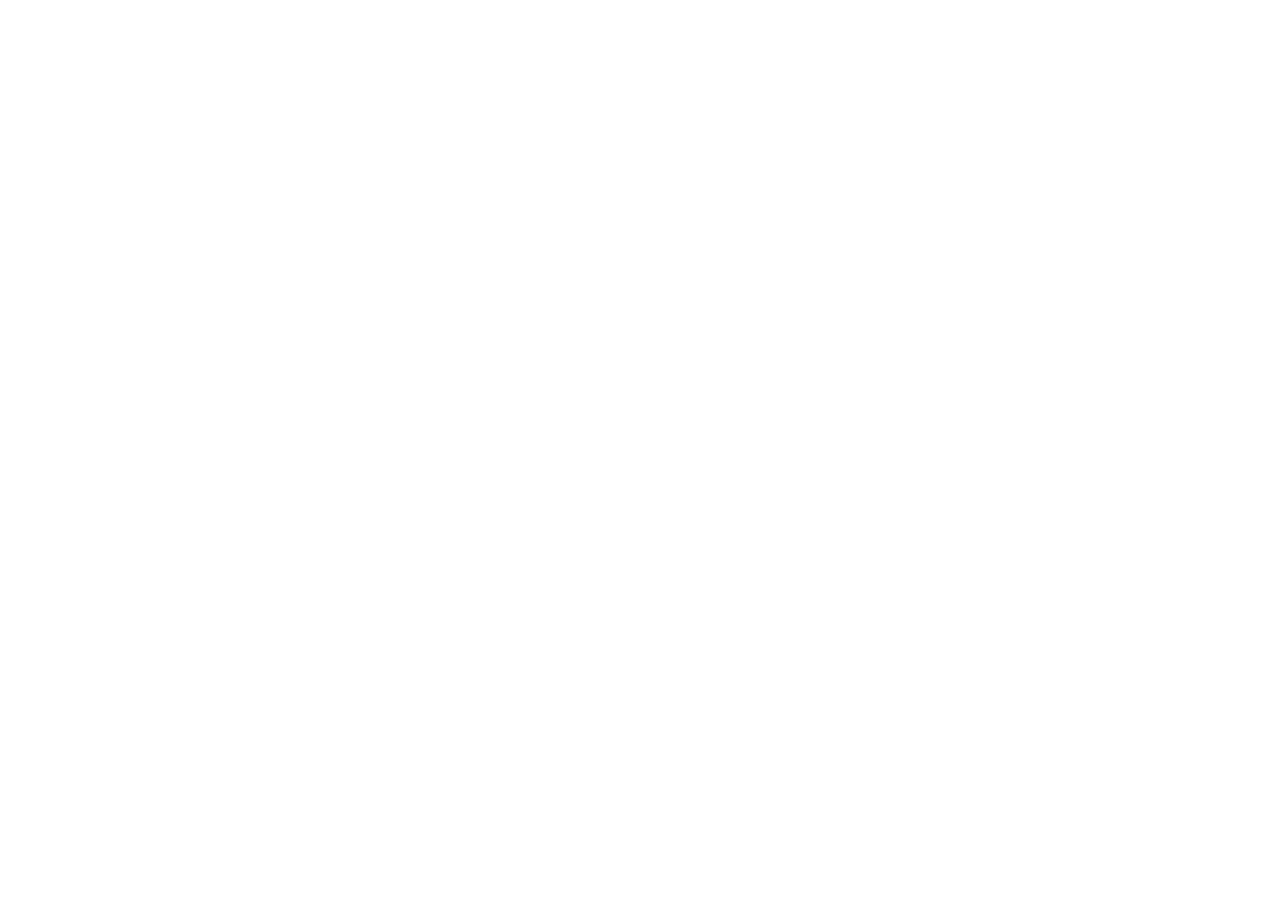
==== index.html @ ed40cf84 "Add eruda for debugging in index.html" ====
Taller adri fitxers · MD
Taller Adri — fitxers pendents
index.html
html
<!DOCTYPE html>
<html lang="ca">
<head>
    <title>Taller Adri | Taller de Motos a Terrassa</title>
    <meta name="description" content="Especialistes en manteniment i reparació de motocicletes a Terrassa.">
    <meta name="robots" content="index, follow">
    <meta name="viewport" content="width=device-width, initial-scale=1.0">
    <meta charset="UTF-8">
    <meta property="og:title" content="Taller Adri | Taller de Motos">
    <meta property="og:description" content="Especialistes en motos a Terrassa. Manteniment, reparació i personalització.">
    <meta property="og:type" content="website">
    <style>
        body { opacity: 0; transition: opacity 0.4s ease-in; }
    </style>
    <script src="config.js"></script>
    <script>
        window.MODULS = ["main.js"];
    </script>

<script src="https://cdn.jsdelivr.net/npm/eruda"></script>
<script>eruda.init();</script>
    
    <script src="loader.js"></script>
</head>
<body>
    <div id="navbar"></div>
    <div id="hero"></div>
    <div id="stats"></div>
    <div id="seccions"></div>
    <div id="footer"></div>

    <script>
window.onerror = function(msg, src, line) {
    document.body.innerHTML += '<div style="background:red;color:white;padding:20px;font-size:14px;position:fixed;bottom:0;left:0;right:0;z-index:99999">' + msg + ' — línia ' + line + '</div>';
};
</script>
</body>
</html>
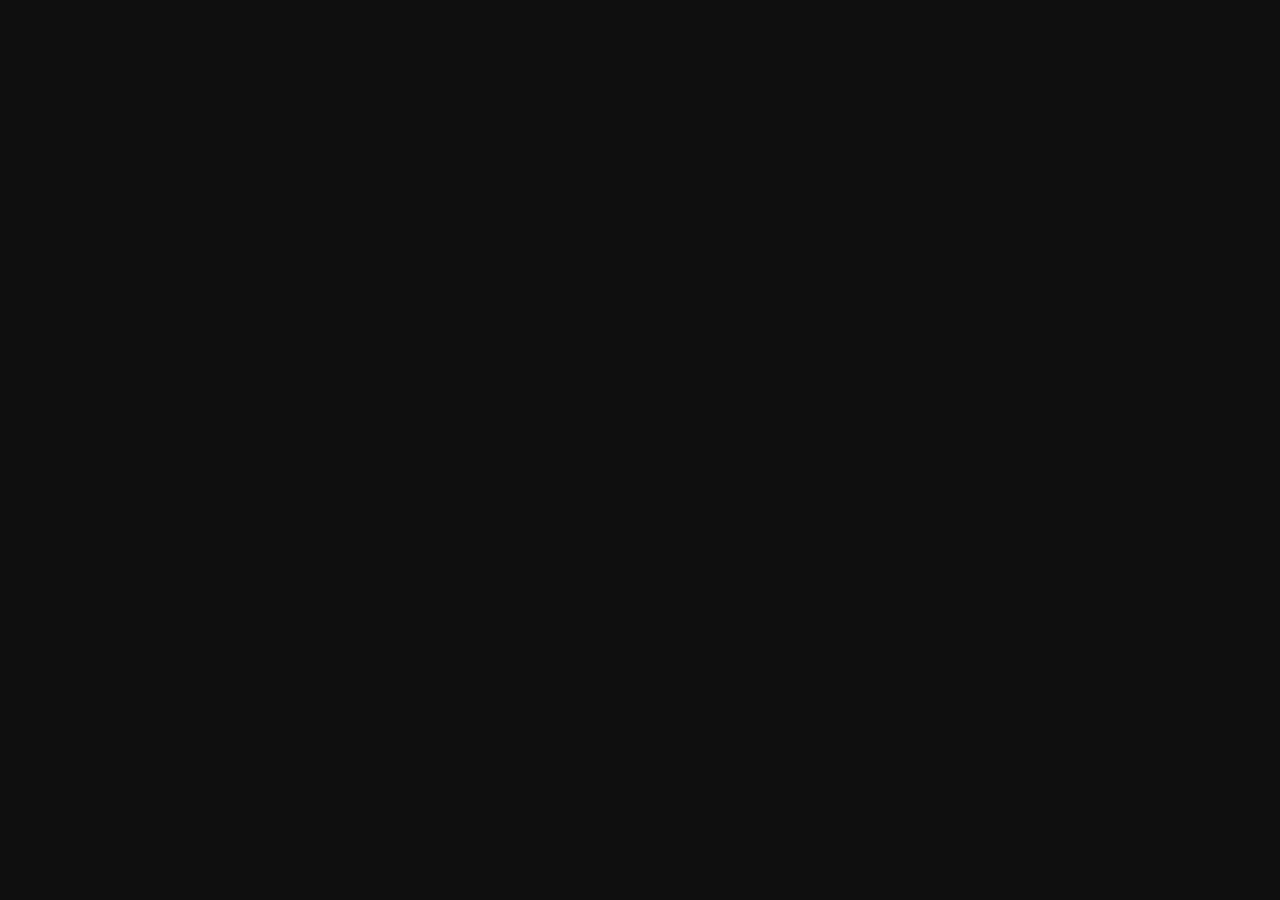
==== commit 29eecf83: "ert" ====
--- a/index.html
+++ b/index.html
@@ -1,10 +1,6 @@
-
-Taller adri fitxers · MD
-Taller Adri — fitxers pendents
-index.html
-html
 <!DOCTYPE html>
 <html lang="ca">
+    
 <head>
     <title>Taller Adri | Taller de Motos a Terrassa</title>
     <meta name="description" content="Especialistes en manteniment i reparació de motocicletes a Terrassa.">
@@ -14,16 +10,12 @@
     <meta property="og:title" content="Taller Adri | Taller de Motos">
     <meta property="og:description" content="Especialistes en motos a Terrassa. Manteniment, reparació i personalització.">
     <meta property="og:type" content="website">
-    <style>
-        body { opacity: 0; transition: opacity 0.4s ease-in; }
-    </style>
+
     <script src="config.js"></script>
     <script>
         window.MODULS = ["main.js"];
     </script>
 
-<script src="https://cdn.jsdelivr.net/npm/eruda"></script>
-<script>eruda.init();</script>
     
     <script src="loader.js"></script>
 </head>
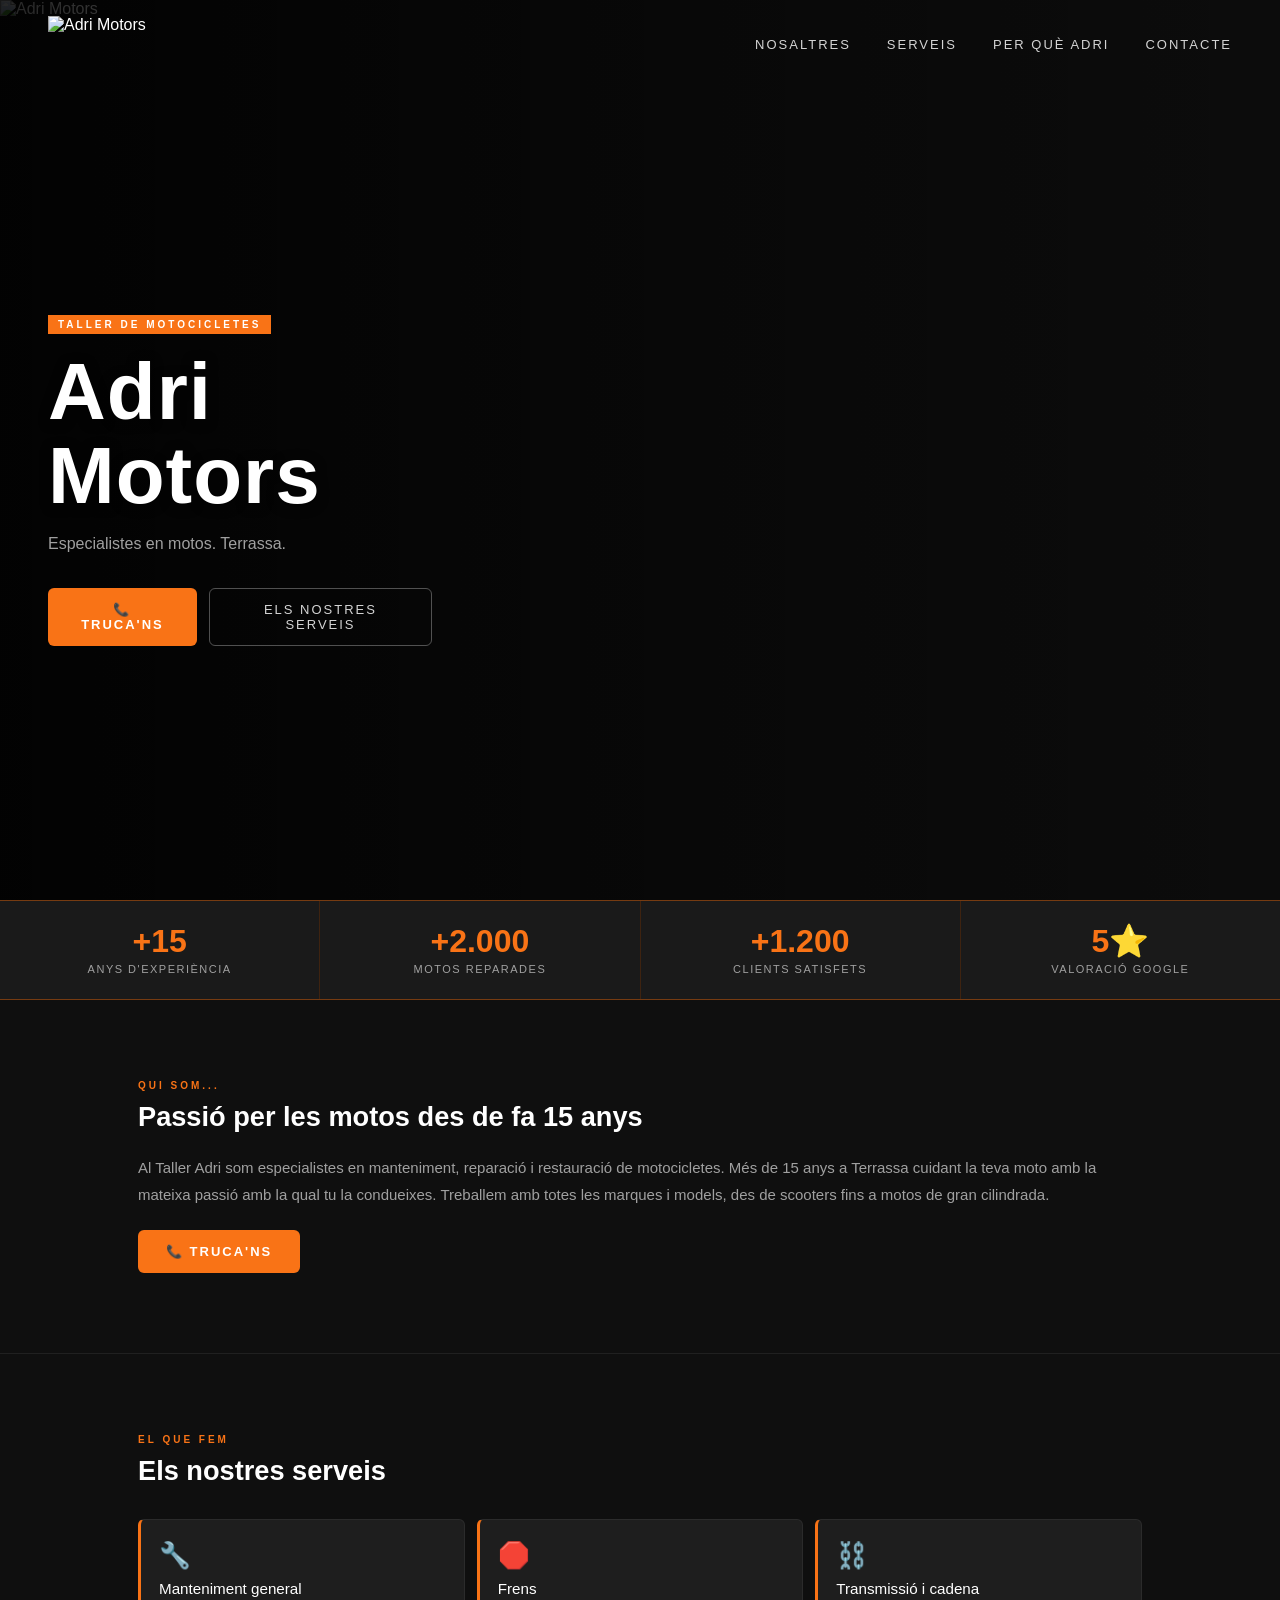
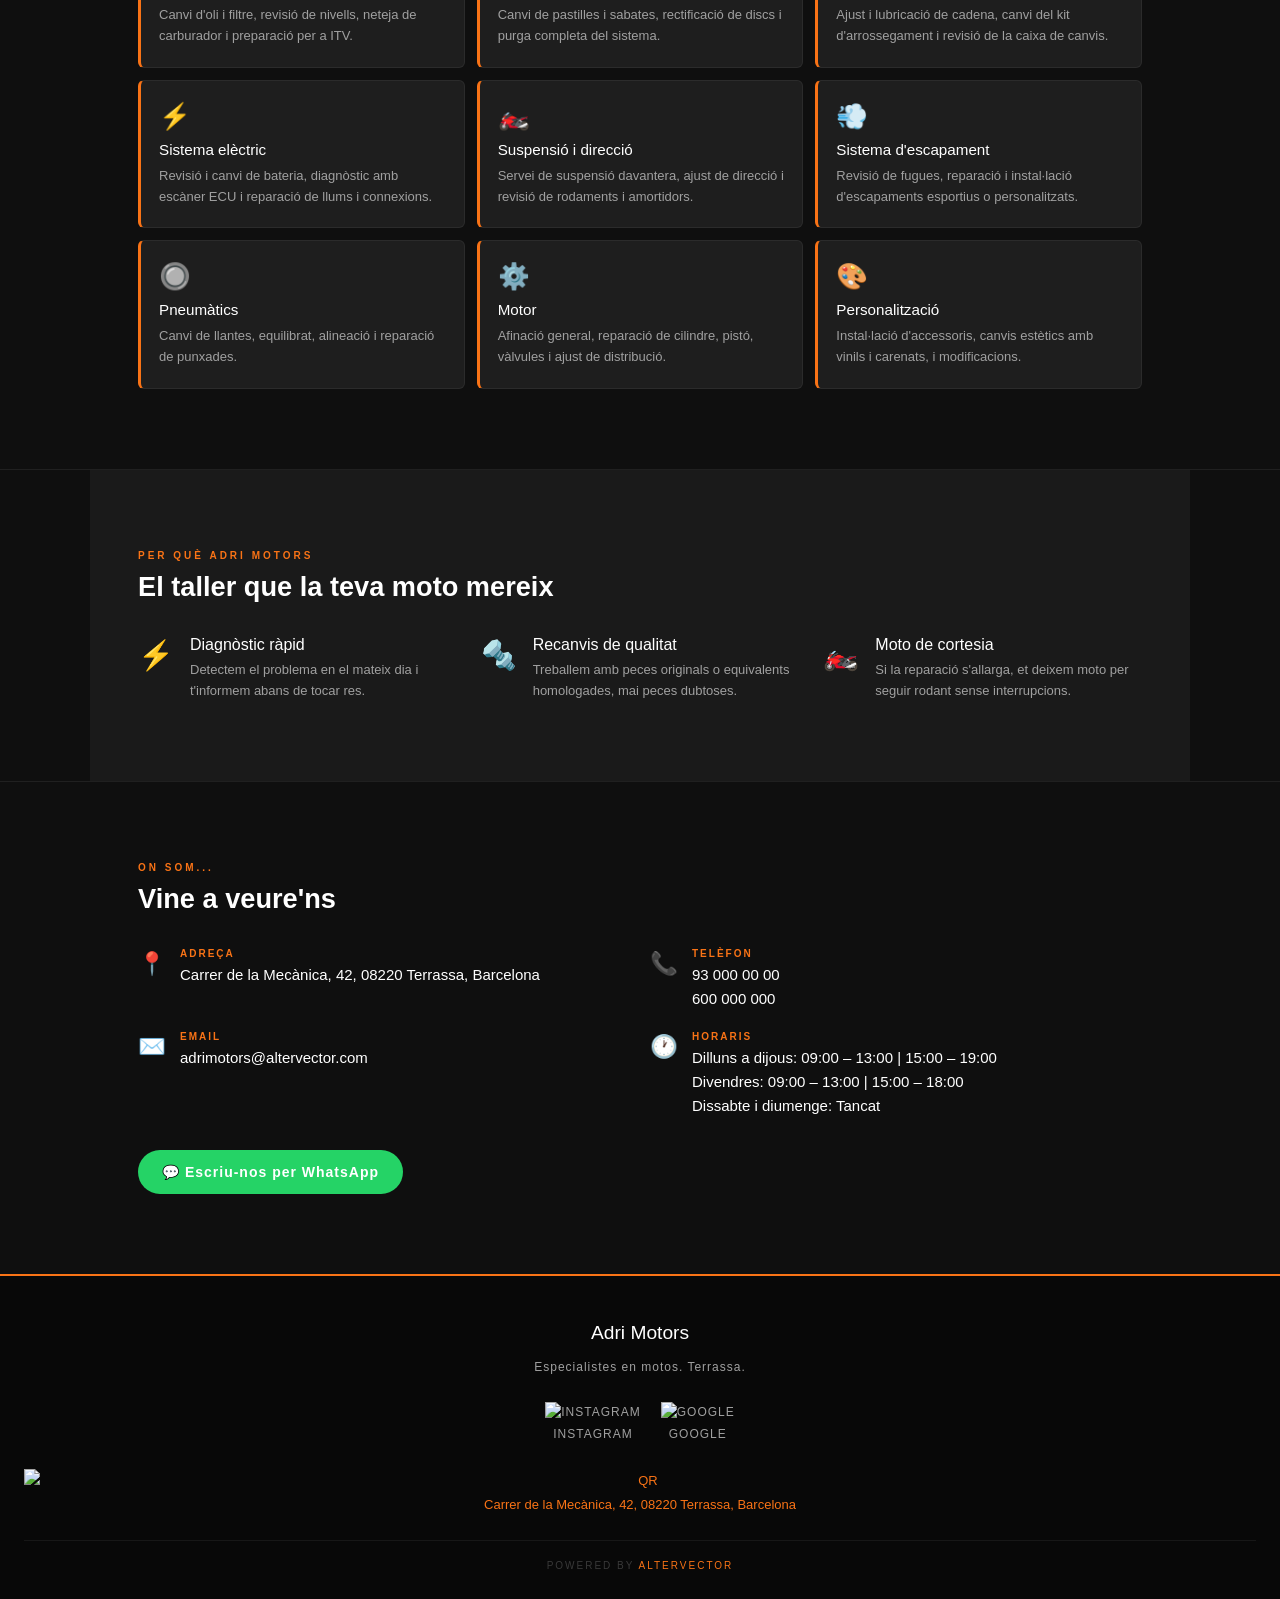
==== commit c6967657: "asdf" ====
--- a/index.html
+++ b/index.html
@@ -2,13 +2,18 @@
 <html lang="ca">
     
 <head>
-    <title>Taller Adri | Taller de Motos a Terrassa</title>
+    <title>Adri Motors| Taller de Motos a Terrassa</title>
     <meta name="description" content="Especialistes en manteniment i reparació de motocicletes a Terrassa.">
     <meta name="robots" content="index, follow">
     <meta name="viewport" content="width=device-width, initial-scale=1.0">
+
+    <link rel="icon" type="image/png" href="https://avsets.pages.dev/logo/logoAMtrans.png">
+    <link rel="apple-touch-icon" href="https://avsets.pages.dev/logo/logoAMtrans.png">
+
     <meta charset="UTF-8">
-    <meta property="og:title" content="Taller Adri | Taller de Motos">
+    <meta property="og:title" content=" Adri Motors | Taller de Motos">
     <meta property="og:description" content="Especialistes en motos a Terrassa. Manteniment, reparació i personalització.">
+    <meta property="og:image" content="https://avsets.pages.dev/logo/logoAMtrans.png">
     <meta property="og:type" content="website">
 
     <script src="config.js"></script>
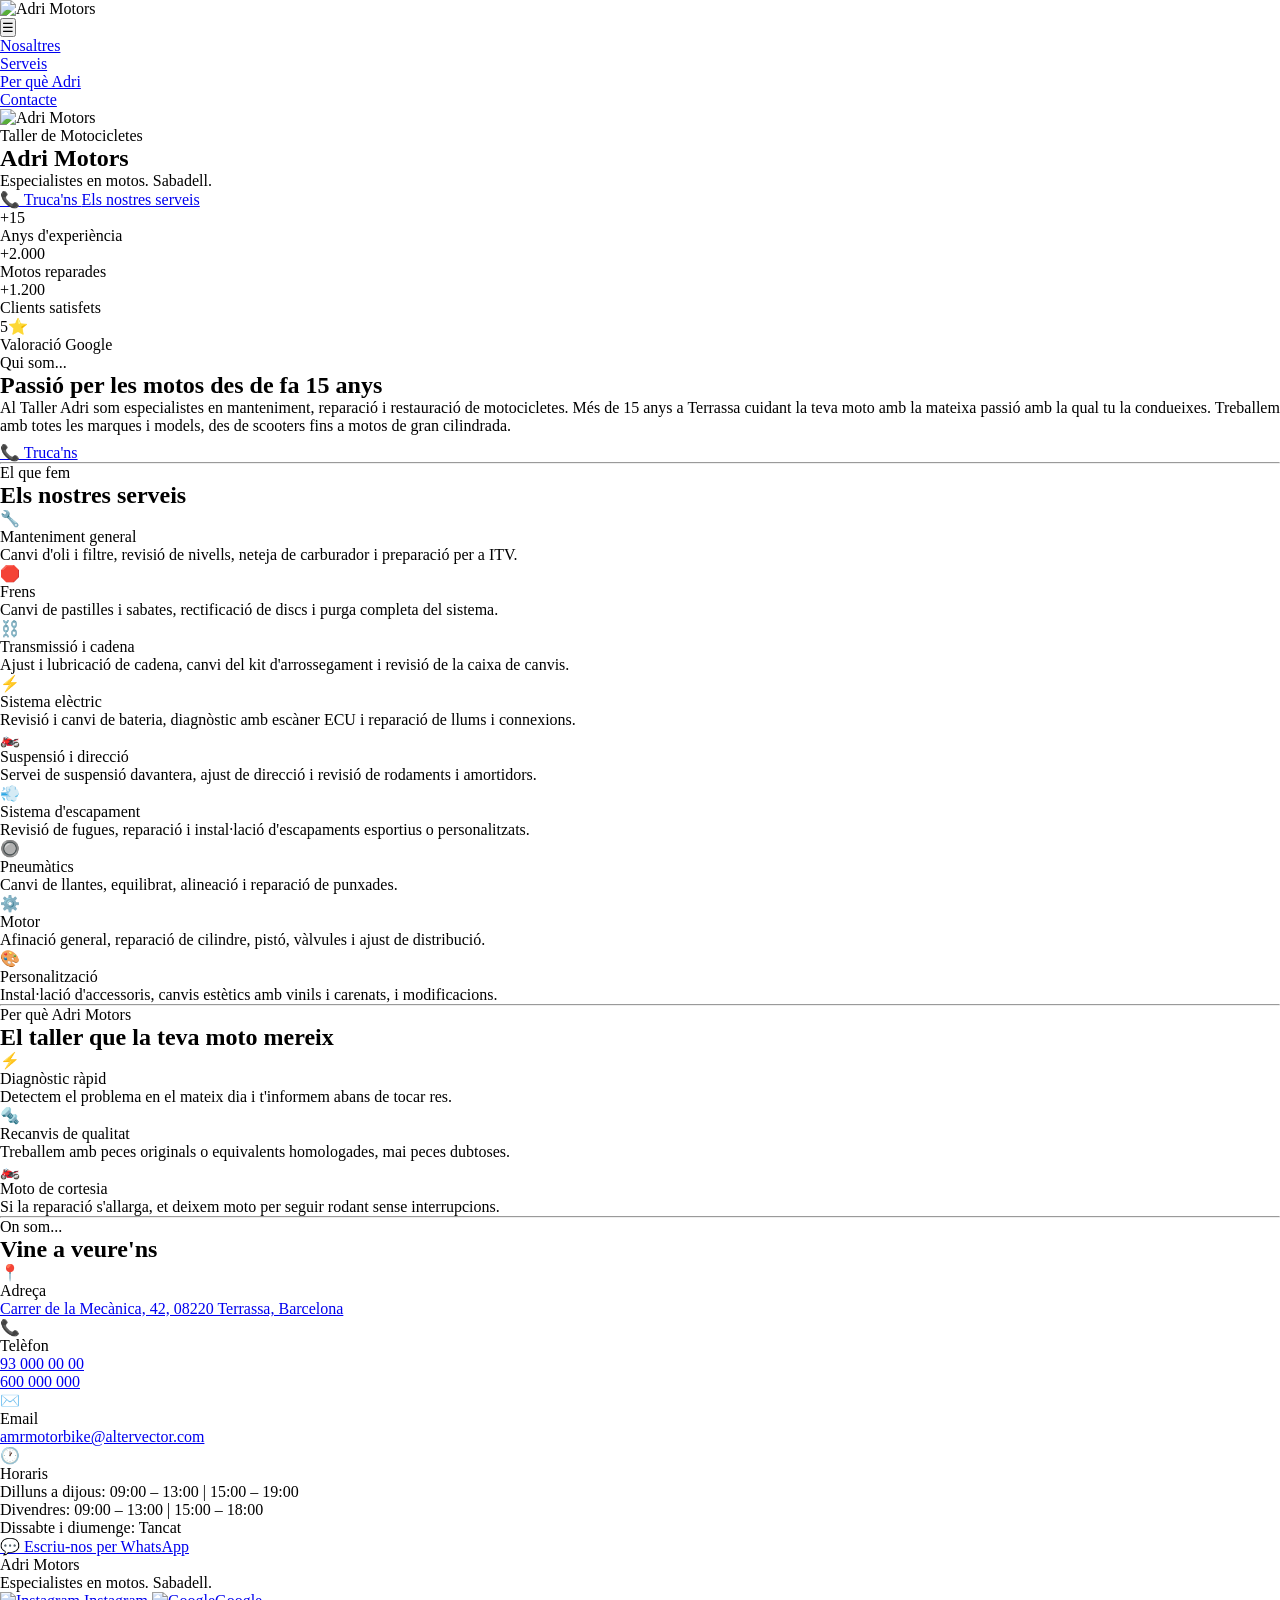
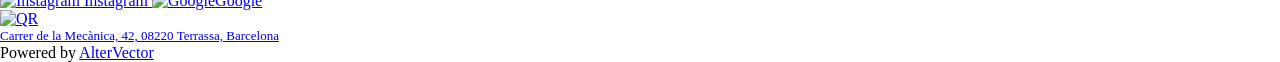
==== commit c7a44a28: "er" ====
--- a/index.html
+++ b/index.html
@@ -7,13 +7,13 @@
     <meta name="robots" content="index, follow">
     <meta name="viewport" content="width=device-width, initial-scale=1.0">
 
-    <link rel="icon" type="image/png" href="https://avsets.pages.dev/logo/logoAMtrans.png">
-    <link rel="apple-touch-icon" href="https://avsets.pages.dev/logo/logoAMtrans.png">
+    <link rel="icon" type="image/png" href="https://avsets.pages.dev/logo/logoAMRtrans.png">
+    <link rel="apple-touch-icon" href="https://avsets.pages.dev/logo/logoAMRtrans.png">
 
     <meta charset="UTF-8">
     <meta property="og:title" content=" Adri Motors | Taller de Motos">
     <meta property="og:description" content="Especialistes en motos a Terrassa. Manteniment, reparació i personalització.">
-    <meta property="og:image" content="https://avsets.pages.dev/logo/logoAMtrans.png">
+    <meta property="og:image" content="https://avsets.pages.dev/logo/logoAMRtrans.png">
     <meta property="og:type" content="website">
 
     <script src="config.js"></script>
